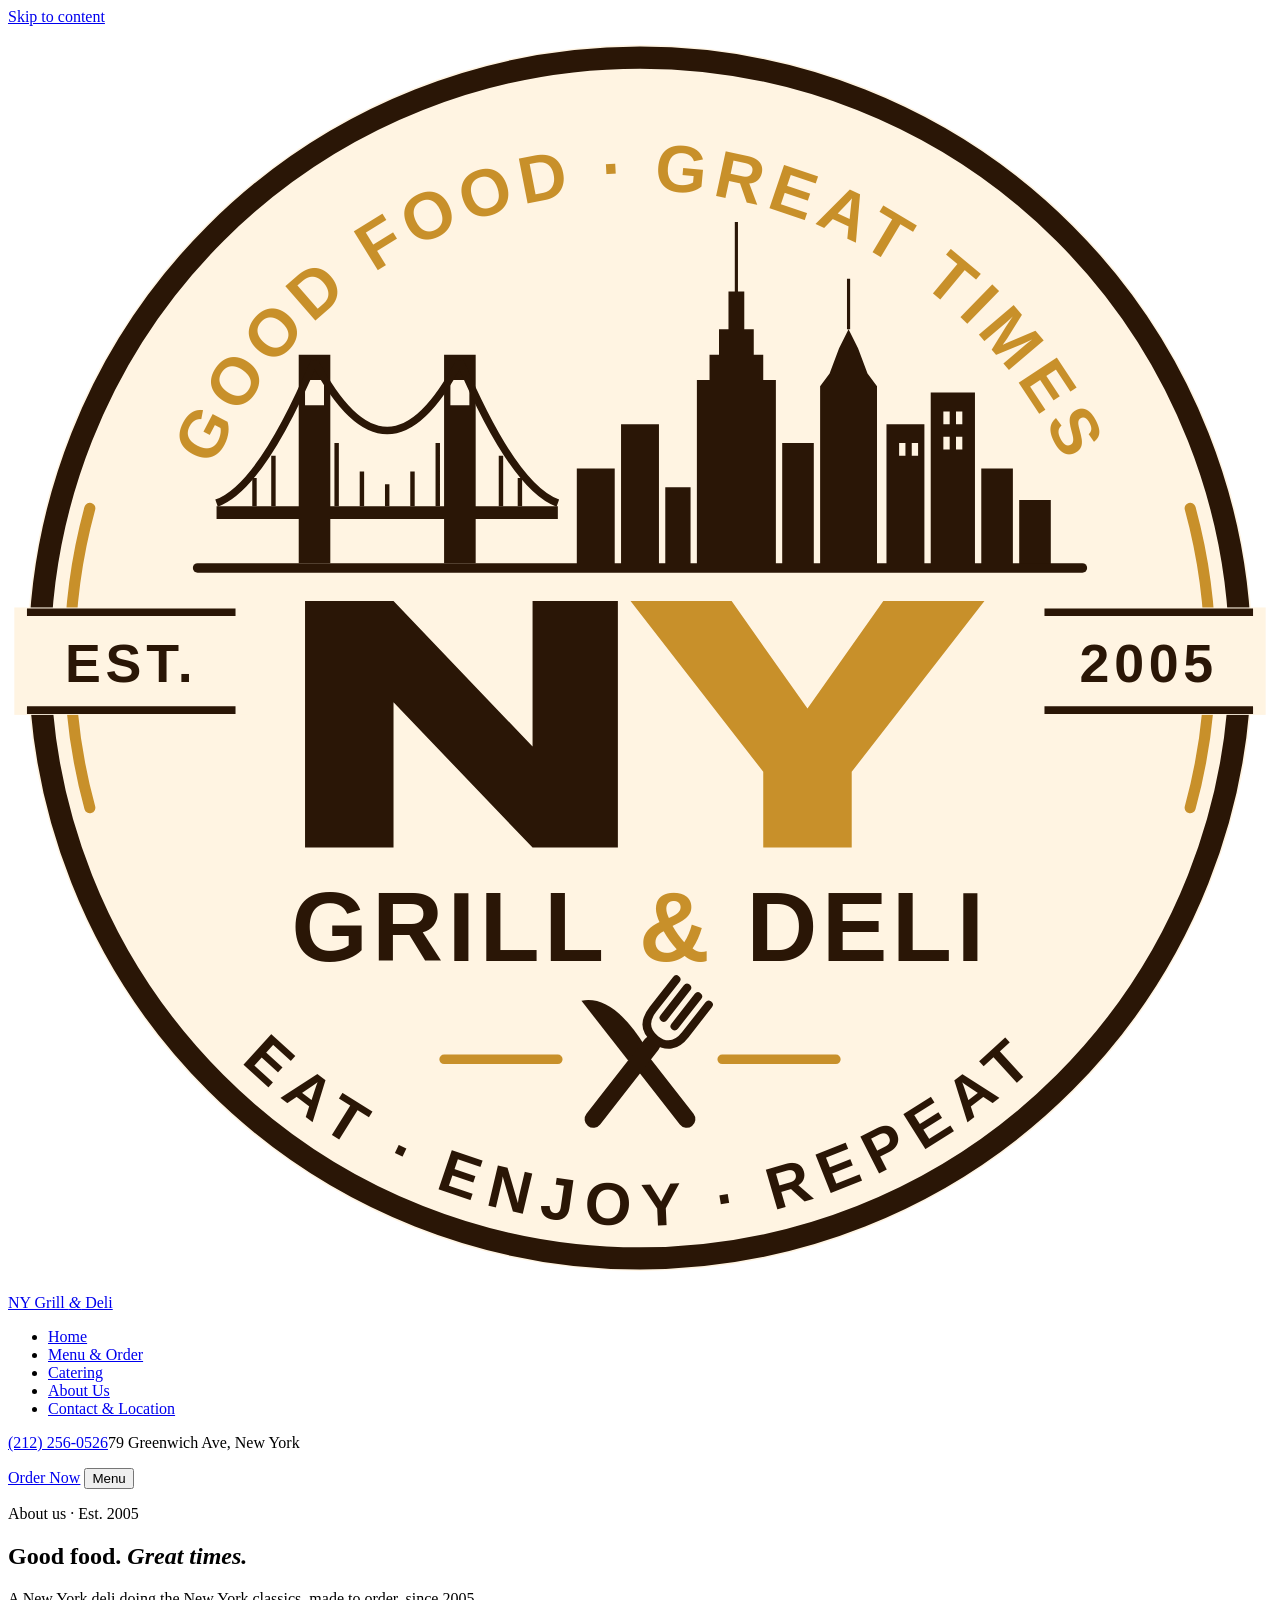
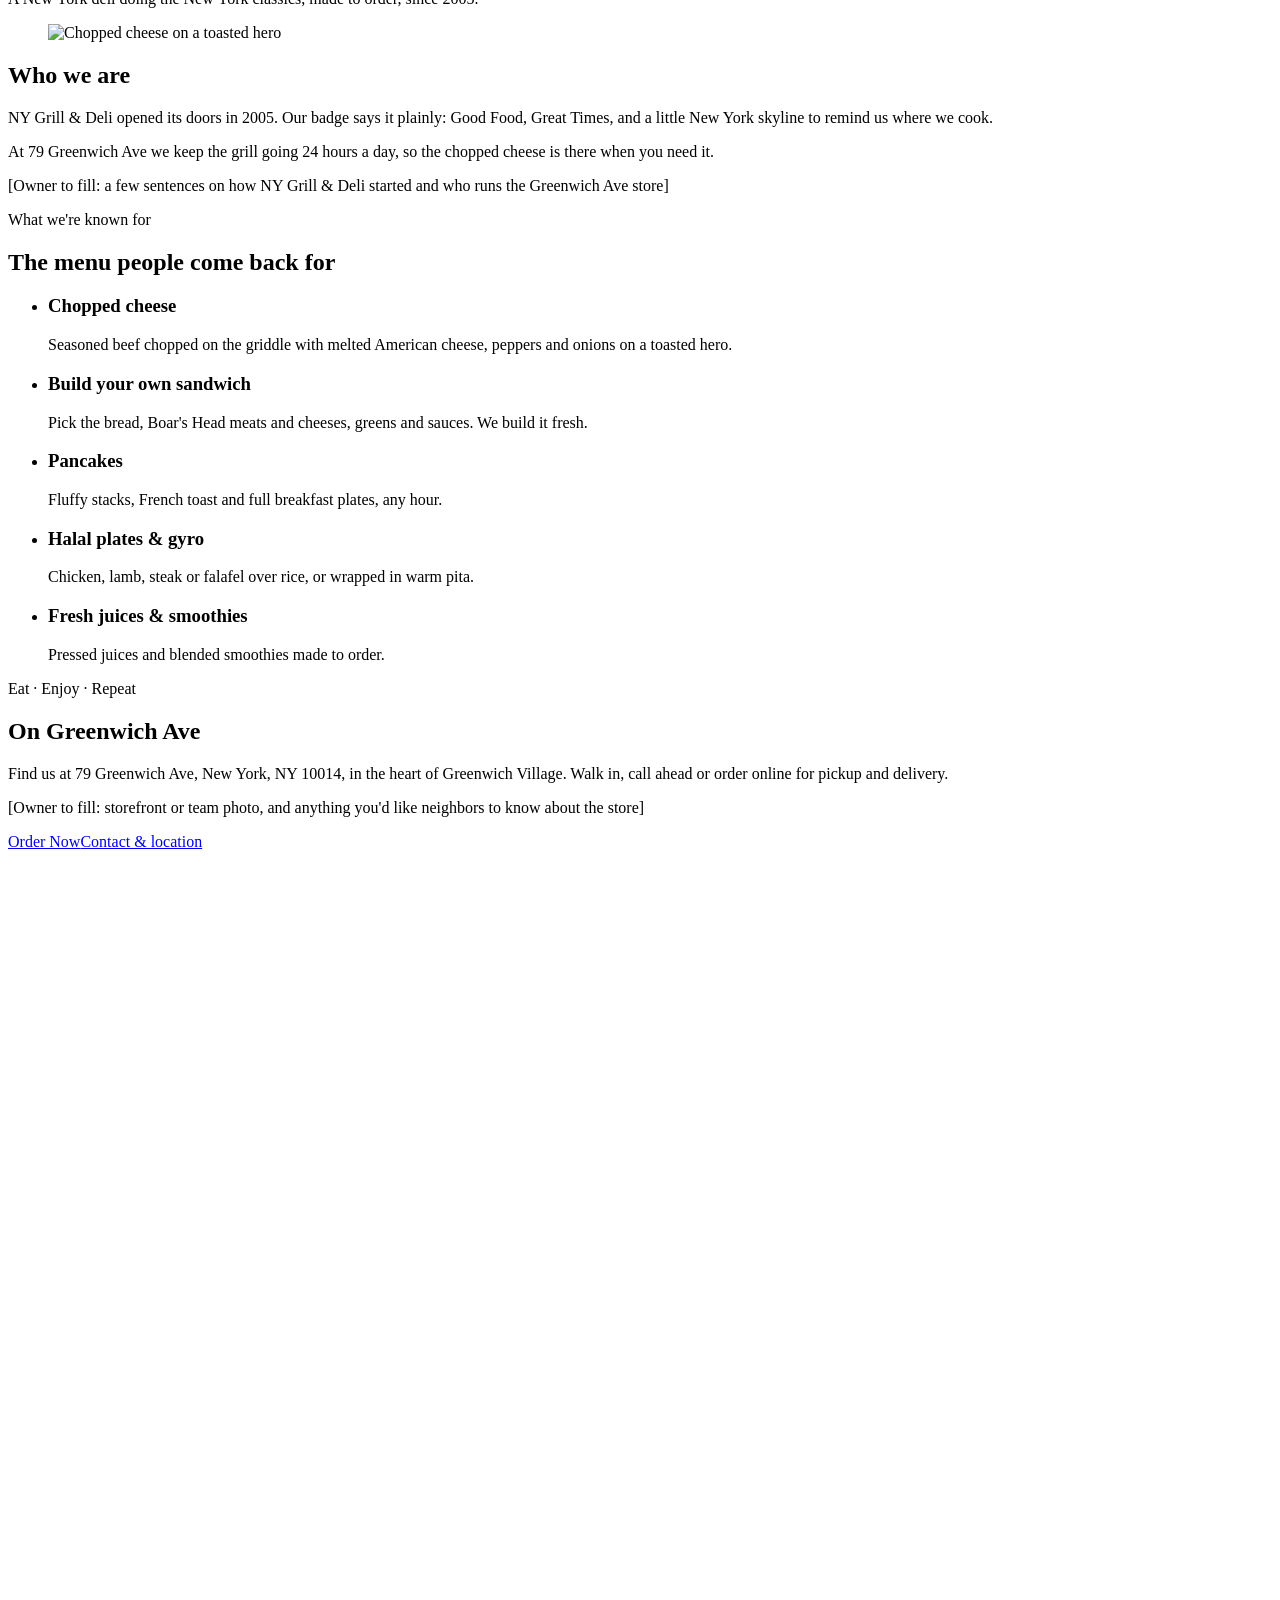
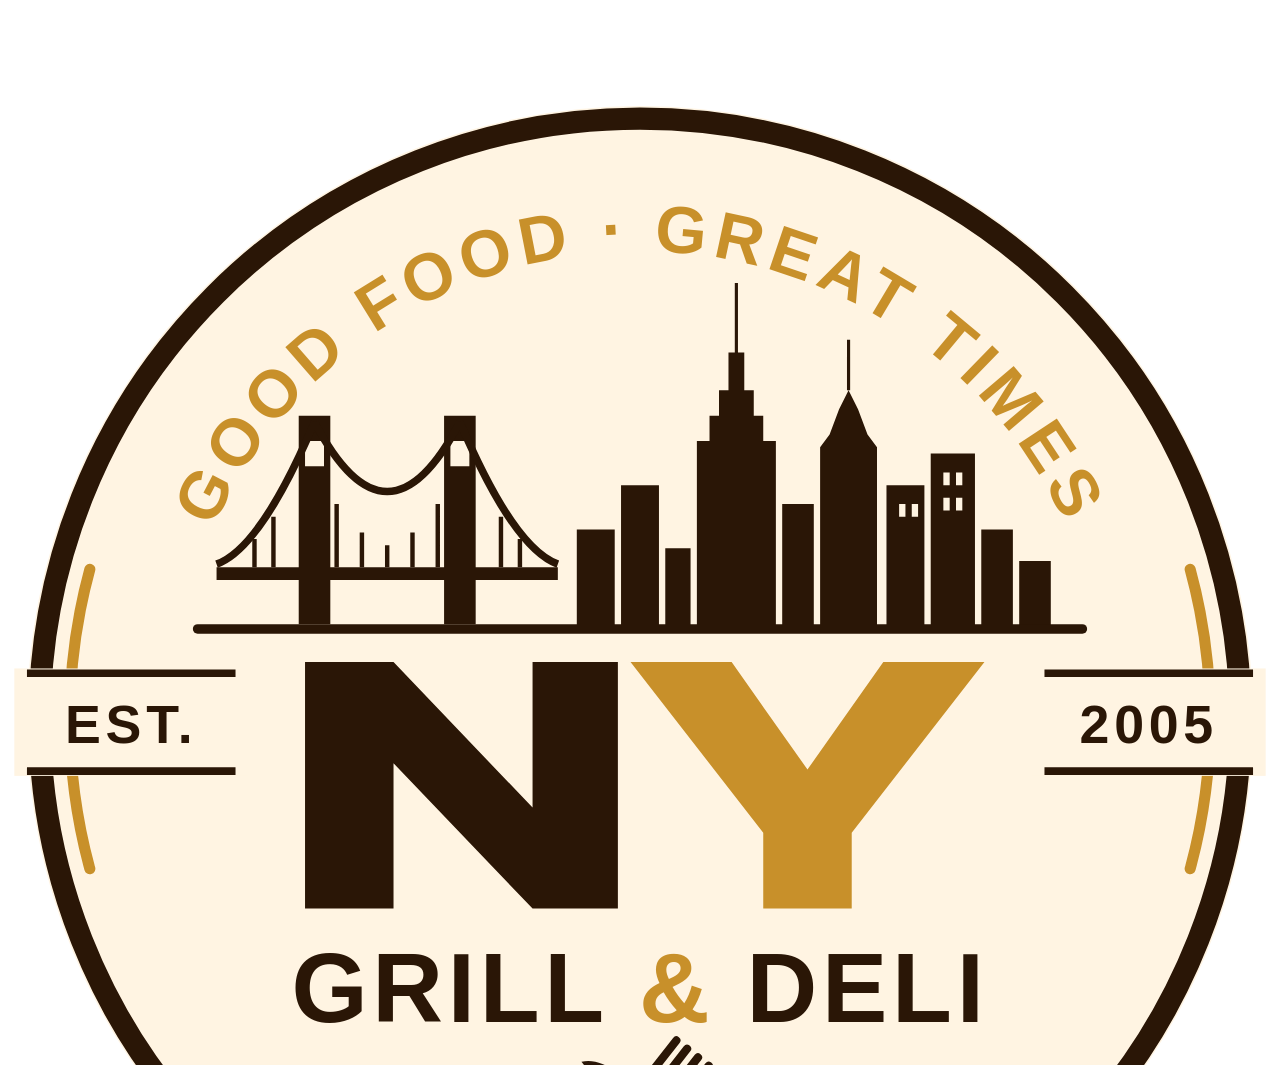
==== about.html @ 50d7a8e9 "Add site root files" ====
<!doctype html>
<html lang="en">
<head>
<meta charset="utf-8">
<meta name="viewport" content="width=device-width,initial-scale=1,viewport-fit=cover">
<title>About Us | NY Grill &amp; Deli, Greenwich Village, Est. 2005</title>
<meta name="description" content="NY Grill &amp; Deli has served New York since 2005. Chopped cheese, build-your-own sandwiches, pancakes, halal plates, gyros and fresh juices at 79 Greenwich Ave.">
<meta property="og:image" content="assets/img/site/hero-1600.webp">
<meta property="og:type" content="website"><meta property="og:site_name" content="NY Grill &amp; Deli">
<meta property="og:title" content="About Us | NY Grill &amp; Deli, Greenwich Village, Est. 2005"><meta property="og:description" content="NY Grill &amp; Deli has served New York since 2005. Chopped cheese, build-your-own sandwiches, pancakes, halal plates, gyros and fresh juices at 79 Greenwich Ave.">
<meta name="twitter:card" content="summary_large_image">
<meta name="theme-color" content="#1B120D">
<link rel="icon" href="assets/img/favicon.svg" type="image/svg+xml">
<link rel="preload" href="assets/fonts/zodiak.woff2" as="font" type="font/woff2" crossorigin>
<link rel="stylesheet" href="assets/site.css?v=1792183107">
<script type="application/ld+json">{"@context": "https://schema.org", "@type": "Restaurant", "name": "NY Grill & Deli", "foundingDate": "2005", "address": {"@type": "PostalAddress", "streetAddress": "79 Greenwich Ave", "addressLocality": "New York", "addressRegion": "NY", "postalCode": "10014", "addressCountry": "US"}, "geo": {"@type": "GeoCoordinates", "latitude": 40.7368685, "longitude": -74.0015739}, "telephone": "+12122560526", "openingHoursSpecification": [{"@type": "OpeningHoursSpecification", "dayOfWeek": ["Monday", "Tuesday", "Wednesday", "Thursday", "Friday", "Saturday", "Sunday"], "opens": "00:00", "closes": "23:59"}], "servesCuisine": ["Deli", "American", "Breakfast", "Sandwiches", "Halal"], "hasMap": "https://www.google.com/maps/search/?api=1&query=NY+Grill+%26+Deli%2C+79+Greenwich+Ave%2C+New+York%2C+NY+10014"}</script>
</head>
<body class="p-about">
<a class="skip" href="#main">Skip to content</a>
<header class="top" data-top>
  <a class="brand" href="index.html" aria-label="NY Grill and Deli, home"><svg class="logo" aria-hidden="true" xmlns="http://www.w3.org/2000/svg" viewBox="0 0 400 400">  <title>NY Grill &amp; Deli</title>
  <defs>
    <path id="lg-top" d="M 52 200 A 148 148 0 0 1 348 200"/>
    <path id="lg-bot" d="M 34 200 A 166 166 0 0 0 366 200"/>
    <clipPath id="lg-sky-clip"><rect x="40" y="40" width="320" height="131"/></clipPath>
    <clipPath id="lg-name-clip"><rect class="lg-name-wipe" x="60" y="262" width="280" height="44"/></clipPath>
  </defs>
  <circle class="lg-disc" cx="200" cy="200" r="194" fill="#FFF4E2"/>
  <g class="lg-ring"><circle cx="200" cy="200" r="190" fill="none" stroke="#2A1606" stroke-width="7" pathLength="1"/></g>
  <g class="lg-arcs" fill="none" stroke="#C8902A" stroke-width="3.5" stroke-linecap="round">
    <path class="lg-arc lg-arc--r" d="M 374.1 152.6 A 180 180 0 0 1 374.1 247.4" pathLength="1"/>
    <path class="lg-arc lg-arc--l" d="M 25.9 247.4 A 180 180 0 0 1 25.9 152.6" pathLength="1"/>
  </g>
  <g class="lg-top-text" fill="#C8902A" font-family="Bricolage Grotesque, Satoshi, Arial, sans-serif" font-weight="700" font-size="21" letter-spacing="2.2">
    <text><textPath href="#lg-top" startOffset="50%" text-anchor="middle" data-text="GOOD FOOD · GREAT TIMES">GOOD FOOD · GREAT TIMES</textPath></text>
  </g>
  <g class="lg-bottom-text" fill="#2A1606" font-family="Bricolage Grotesque, Satoshi, Arial, sans-serif" font-weight="700" font-size="19" letter-spacing="2.6">
    <text><textPath href="#lg-bot" startOffset="50%" text-anchor="middle" dominant-baseline="hanging" data-text="EAT · ENJOY · REPEAT">EAT · ENJOY · REPEAT</textPath></text>
  </g>
  <g clip-path="url(#lg-sky-clip)">
    <g class="lg-skyline" fill="#2A1606">
      <!-- Brooklyn Bridge -->
      <g class="lg-bridge">
        <path d="M92 104h10v66h-10zM138 104h10v66h-10z"/>
        <path d="M94 112h6v8h-6zM140 112h6v8h-6z" fill="#FFF4E2"/>
        <path d="M66 152h108v4H66z"/>
        <path d="M66 151 Q 80 146 97 106 M97 106 Q 120 150 143 106 M143 106 Q 160 146 174 151" fill="none" stroke="#2A1606" stroke-width="2.4"/>
        <path d="M104 132v20M112 141v11M120 145v7M128 141v11M136 132v20M84 136v16M78 143v9M156 136v16M162 143v9" stroke="#2A1606" stroke-width="1.4"/>
      </g>
      <!-- Towers -->
      <path d="M180 140h12v31h-12zM194 126h12v45h-12zM208 146h8v25h-8z"/>
      <path d="M218 171V112h4v-8h3v-8h3V84h2V62h1V84h2v12h3v8h3v8h4v59z"/>
      <path d="M245 132h10v39h-10z"/>
      <path d="M257 171V114l3-4 3-8 3-6 3 6 3 8 3 4v57zM265.5 96V80h1V96z"/>
      <path d="M278 126h12v45h-12zM292 116h14v55h-14zM308 140h10v31h-10zM320 150h10v21h-10z"/>
      <path d="M296 122h2v4h-2zM300 122h2v4h-2zM296 130h2v4h-2zM300 130h2v4h-2zM282 132h2v4h-2zM286 132h2v4h-2z" fill="#FFF4E2"/>
    </g>
  </g>
  <path class="lg-ground" d="M60 171.5H340" stroke="#2A1606" stroke-width="3" stroke-linecap="round" pathLength="1"/>
  <g class="lg-ny">
    <path class="lg-n" fill="#2A1606" d="M94 182h28l44 46v-46h27v78h-27l-44-46v46H94z"/>
    <path class="lg-y" fill="#C8902A" d="M197 182h32l24 34 24-34h32l-42 54v24h-28v-24z"/>
  </g>
  <g clip-path="url(#lg-name-clip)">
    <text class="lg-name" x="200" y="296" text-anchor="middle" fill="#2A1606" font-family="Clash Display, Satoshi, Arial, sans-serif" font-weight="600" font-size="31" letter-spacing="1.5">GRILL <tspan fill="#C8902A">&amp;</tspan> DELI</text>
  </g>
  <g class="lg-cutlery" transform="translate(200 327)">
    <path class="lg-rule" d="M138 0h36M226 0h36" transform="translate(-200 0)" stroke="#C8902A" stroke-width="3" stroke-linecap="round"/>
    <g class="lg-knife"><g transform="rotate(-38)">
      <path d="M-3.2-26c6 3 8.5 11 7 24h-7z" fill="#2A1606"/>
      <path d="M0 0v24" stroke="#2A1606" stroke-width="5.5" stroke-linecap="round"/>
    </g></g>
    <g class="lg-fork"><g transform="rotate(38)">
      <path d="M-6.5-27v12M-2.2-27v12M2.2-27v12M6.5-27v12M-6.5-15q0 7 6.5 7t6.5-7M0-8v32" fill="none" stroke="#2A1606" stroke-width="2.6" stroke-linecap="round"/>
      <path d="M0-6v30" stroke="#2A1606" stroke-width="5.5" stroke-linecap="round"/>
    </g></g>
  </g>
  <g class="lg-est" font-family="Bricolage Grotesque, Satoshi, Arial, sans-serif" font-weight="700" font-size="17" letter-spacing="1.5" fill="#2A1606">
    <g class="lg-est-l"><rect x="2" y="184" width="74" height="34" fill="#FFF4E2"/><path d="M6 185.5h66M6 216.5h66" stroke="#2A1606" stroke-width="2.4"/><text x="39" y="207.5" text-anchor="middle">EST.</text></g>
    <g class="lg-est-r"><rect x="324" y="184" width="74" height="34" fill="#FFF4E2"/><path d="M328 185.5h66M328 216.5h66" stroke="#2A1606" stroke-width="2.4"/><text x="361" y="207.5" text-anchor="middle">2005</text></g>
  </g>
</svg><span class="brand-word">NY Grill <em>&amp;</em> Deli</span></a>
  <nav class="nav" id="site-nav" aria-label="Main">
    <ul>
      <li><a href="index.html">Home</a></li>
      <li><a href="order.html">Menu &amp; Order</a></li>
      <li><a href="catering.html">Catering</a></li>
      <li><a href="about.html" aria-current="page">About Us</a></li>
      <li><a href="contact.html">Contact &amp; Location</a></li>
    </ul>
    <p class="nav-meta"><a href="tel:+12122560526">(212) 256-0526</a><span>79 Greenwich Ave, New York</span></p>
  </nav>
  <div class="top-acts">
    <a class="btn btn-brass btn-s top-cta" href="order.html">Order Now</a>
    <button class="menu-btn" type="button" aria-expanded="false" aria-controls="site-nav" data-nav-toggle><span class="sr">Menu</span><i aria-hidden="true"></i></button>
  </div>
</header>

<main id="main">

<section class="page-hero wrap" aria-labelledby="about-h">
  <p class="eyebrow">About us · Est. 2005</p>
  <h1 id="about-h">Good food. <em>Great times.</em></h1>
  <p class="lede">A New York deli doing the New York classics, made to order, since 2005.</p>
</section>

<section class="sec wrap" aria-labelledby="who-h">
  <div class="split">
    <figure class="split-media"><img src="assets/img/site/hero-1600.webp" srcset="assets/img/site/hero-800.webp 800w, assets/img/site/hero-1600.webp 1600w" sizes="(min-width:900px) 50vw, 100vw" width="1600" height="1067" alt="Chopped cheese on a toasted hero" loading="lazy"></figure>
    <div class="split-copy">
      <h2 id="who-h" class="h2">Who we are</h2>
      <p>NY Grill &amp; Deli opened its doors in 2005. Our badge says it plainly: Good Food, Great Times, and a little New York skyline to remind us where we cook.</p>
      <p>At 79 Greenwich Ave we keep the grill going 24 hours a day, so the chopped cheese is there when you need it.</p>
      <p class="owner">[Owner to fill: a few sentences on how NY Grill &amp; Deli started and who runs the Greenwich Ave store]</p>
    </div>
  </div>
</section>

<section class="sec wrap" aria-labelledby="known-h">
  <div class="sec-head"><div><p class="eyebrow">What we're known for</p><h2 id="known-h" class="h2">The menu people come back for</h2></div></div>
  <ul class="known">
    <li><h3>Chopped cheese</h3><p>Seasoned beef chopped on the griddle with melted American cheese, peppers and onions on a toasted hero.</p></li>
    <li><h3>Build your own sandwich</h3><p>Pick the bread, Boar's Head meats and cheeses, greens and sauces. We build it fresh.</p></li>
    <li><h3>Pancakes</h3><p>Fluffy stacks, French toast and full breakfast plates, any hour.</p></li>
    <li><h3>Halal plates &amp; gyro</h3><p>Chicken, lamb, steak or falafel over rice, or wrapped in warm pita.</p></li>
    <li><h3>Fresh juices &amp; smoothies</h3><p>Pressed juices and blended smoothies made to order.</p></li>
  </ul>
</section>

<div class="band" aria-hidden="true"><p>Eat <span>·</span> Enjoy <span>·</span> Repeat</p></div>

<section class="sec wrap" aria-labelledby="team-h">
  <div class="split split-rev">
    <div class="split-copy">
      <h2 id="team-h" class="h2">On Greenwich Ave</h2>
      <p>Find us at 79 Greenwich Ave, New York, NY 10014, in the heart of Greenwich Village. Walk in, call ahead or order online for pickup and delivery.</p>
      <p class="owner">[Owner to fill: storefront or team photo, and anything you'd like neighbors to know about the store]</p>
      <div class="cta-row"><a class="btn btn-brass" href="order.html">Order Now</a><a class="btn btn-ghost" href="contact.html">Contact &amp; location</a></div>
    </div>
    <figure class="split-media"><img src="assets/img/site/pancakes-1000.webp" srcset="assets/img/site/pancakes-500.webp 500w, assets/img/site/pancakes-1000.webp 1000w" sizes="(min-width:900px) 50vw, 100vw" width="1000" height="800" loading="lazy" alt="Stack of pancakes with fresh berries"></figure>
  </div>
</section>

</main>
<footer class="foot">
  <div class="foot-in">
    <div class="foot-brand"><svg class="logo" aria-hidden="true" xmlns="http://www.w3.org/2000/svg" viewBox="0 0 400 400">  <title>NY Grill &amp; Deli</title>
  <defs>
    <path id="lf-top" d="M 52 200 A 148 148 0 0 1 348 200"/>
    <path id="lf-bot" d="M 34 200 A 166 166 0 0 0 366 200"/>
    <clipPath id="lf-sky-clip"><rect x="40" y="40" width="320" height="131"/></clipPath>
    <clipPath id="lf-name-clip"><rect class="lf-name-wipe" x="60" y="262" width="280" height="44"/></clipPath>
  </defs>
  <circle class="lf-disc" cx="200" cy="200" r="194" fill="#FFF4E2"/>
  <g class="lf-ring"><circle cx="200" cy="200" r="190" fill="none" stroke="#2A1606" stroke-width="7" pathLength="1"/></g>
  <g class="lf-arcs" fill="none" stroke="#C8902A" stroke-width="3.5" stroke-linecap="round">
    <path class="lf-arc lf-arc--r" d="M 374.1 152.6 A 180 180 0 0 1 374.1 247.4" pathLength="1"/>
    <path class="lf-arc lf-arc--l" d="M 25.9 247.4 A 180 180 0 0 1 25.9 152.6" pathLength="1"/>
  </g>
  <g class="lf-top-text" fill="#C8902A" font-family="Bricolage Grotesque, Satoshi, Arial, sans-serif" font-weight="700" font-size="21" letter-spacing="2.2">
    <text><textPath href="#lf-top" startOffset="50%" text-anchor="middle" data-text="GOOD FOOD · GREAT TIMES">GOOD FOOD · GREAT TIMES</textPath></text>
  </g>
  <g class="lf-bottom-text" fill="#2A1606" font-family="Bricolage Grotesque, Satoshi, Arial, sans-serif" font-weight="700" font-size="19" letter-spacing="2.6">
    <text><textPath href="#lf-bot" startOffset="50%" text-anchor="middle" dominant-baseline="hanging" data-text="EAT · ENJOY · REPEAT">EAT · ENJOY · REPEAT</textPath></text>
  </g>
  <g clip-path="url(#lf-sky-clip)">
    <g class="lf-skyline" fill="#2A1606">
      <!-- Brooklyn Bridge -->
      <g class="lf-bridge">
        <path d="M92 104h10v66h-10zM138 104h10v66h-10z"/>
        <path d="M94 112h6v8h-6zM140 112h6v8h-6z" fill="#FFF4E2"/>
        <path d="M66 152h108v4H66z"/>
        <path d="M66 151 Q 80 146 97 106 M97 106 Q 120 150 143 106 M143 106 Q 160 146 174 151" fill="none" stroke="#2A1606" stroke-width="2.4"/>
        <path d="M104 132v20M112 141v11M120 145v7M128 141v11M136 132v20M84 136v16M78 143v9M156 136v16M162 143v9" stroke="#2A1606" stroke-width="1.4"/>
      </g>
      <!-- Towers -->
      <path d="M180 140h12v31h-12zM194 126h12v45h-12zM208 146h8v25h-8z"/>
      <path d="M218 171V112h4v-8h3v-8h3V84h2V62h1V84h2v12h3v8h3v8h4v59z"/>
      <path d="M245 132h10v39h-10z"/>
      <path d="M257 171V114l3-4 3-8 3-6 3 6 3 8 3 4v57zM265.5 96V80h1V96z"/>
      <path d="M278 126h12v45h-12zM292 116h14v55h-14zM308 140h10v31h-10zM320 150h10v21h-10z"/>
      <path d="M296 122h2v4h-2zM300 122h2v4h-2zM296 130h2v4h-2zM300 130h2v4h-2zM282 132h2v4h-2zM286 132h2v4h-2z" fill="#FFF4E2"/>
    </g>
  </g>
  <path class="lf-ground" d="M60 171.5H340" stroke="#2A1606" stroke-width="3" stroke-linecap="round" pathLength="1"/>
  <g class="lf-ny">
    <path class="lf-n" fill="#2A1606" d="M94 182h28l44 46v-46h27v78h-27l-44-46v46H94z"/>
    <path class="lf-y" fill="#C8902A" d="M197 182h32l24 34 24-34h32l-42 54v24h-28v-24z"/>
  </g>
  <g clip-path="url(#lf-name-clip)">
    <text class="lf-name" x="200" y="296" text-anchor="middle" fill="#2A1606" font-family="Clash Display, Satoshi, Arial, sans-serif" font-weight="600" font-size="31" letter-spacing="1.5">GRILL <tspan fill="#C8902A">&amp;</tspan> DELI</text>
  </g>
  <g class="lf-cutlery" transform="translate(200 327)">
    <path class="lf-rule" d="M138 0h36M226 0h36" transform="translate(-200 0)" stroke="#C8902A" stroke-width="3" stroke-linecap="round"/>
    <g class="lf-knife"><g transform="rotate(-38)">
      <path d="M-3.2-26c6 3 8.5 11 7 24h-7z" fill="#2A1606"/>
      <path d="M0 0v24" stroke="#2A1606" stroke-width="5.5" stroke-linecap="round"/>
    </g></g>
    <g class="lf-fork"><g transform="rotate(38)">
      <path d="M-6.5-27v12M-2.2-27v12M2.2-27v12M6.5-27v12M-6.5-15q0 7 6.5 7t6.5-7M0-8v32" fill="none" stroke="#2A1606" stroke-width="2.6" stroke-linecap="round"/>
      <path d="M0-6v30" stroke="#2A1606" stroke-width="5.5" stroke-linecap="round"/>
    </g></g>
  </g>
  <g class="lf-est" font-family="Bricolage Grotesque, Satoshi, Arial, sans-serif" font-weight="700" font-size="17" letter-spacing="1.5" fill="#2A1606">
    <g class="lf-est-l"><rect x="2" y="184" width="74" height="34" fill="#FFF4E2"/><path d="M6 185.5h66M6 216.5h66" stroke="#2A1606" stroke-width="2.4"/><text x="39" y="207.5" text-anchor="middle">EST.</text></g>
    <g class="lf-est-r"><rect x="324" y="184" width="74" height="34" fill="#FFF4E2"/><path d="M328 185.5h66M328 216.5h66" stroke="#2A1606" stroke-width="2.4"/><text x="361" y="207.5" text-anchor="middle">2005</text></g>
  </g>
</svg><p class="foot-tag">Good Food · Great Times<br><span>Eat · Enjoy · Repeat</span></p></div>
    <div><h2 class="foot-h">Visit</h2><address><a href="https://www.google.com/maps/search/?api=1&query=NY+Grill+%26+Deli%2C+79+Greenwich+Ave%2C+New+York%2C+NY+10014" rel="noopener" target="_blank">79 Greenwich Ave<br>New York, NY 10014</a></address><p><a href="tel:+12122560526">(212) 256-0526</a></p><p class="foot-hours">Open 24 hours, 7 days a week</p></div>
    <div><h2 class="foot-h">Explore</h2><ul><li><a href="order.html">Menu &amp; Order</a></li><li><a href="catering.html">Catering</a></li><li><a href="about.html">About Us</a></li><li><a href="contact.html">Contact &amp; Location</a></li></ul></div>
    <div class="foot-cta"><h2 class="foot-h">Hungry?</h2><a class="btn btn-brass" href="order.html">Order Now</a></div>
  </div>
  <p class="foot-legal">© <span data-year>2026</span> NY Grill &amp; Deli · Est. 2005 · 79 Greenwich Ave, New York, NY 10014</p>
</footer>

<script src="assets/site.js?v=1792183107" defer></script>
</body>
</html>
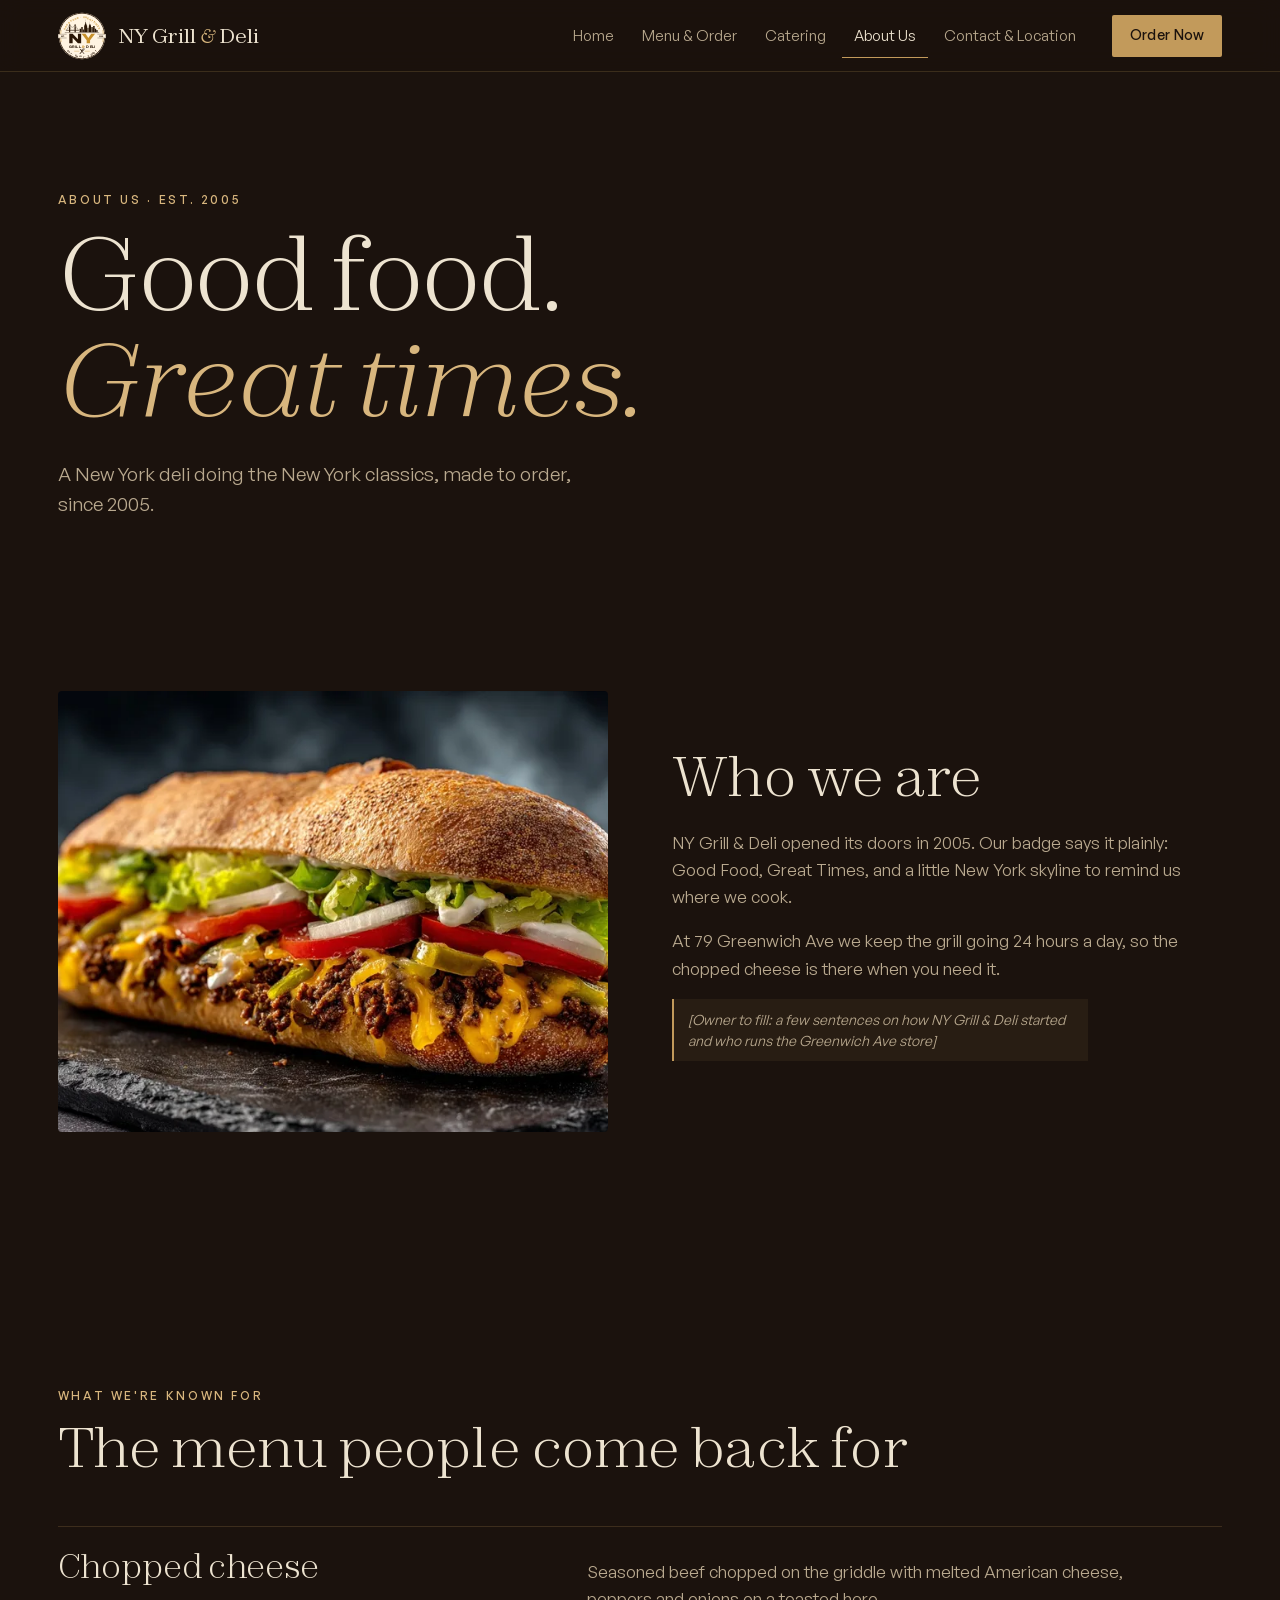
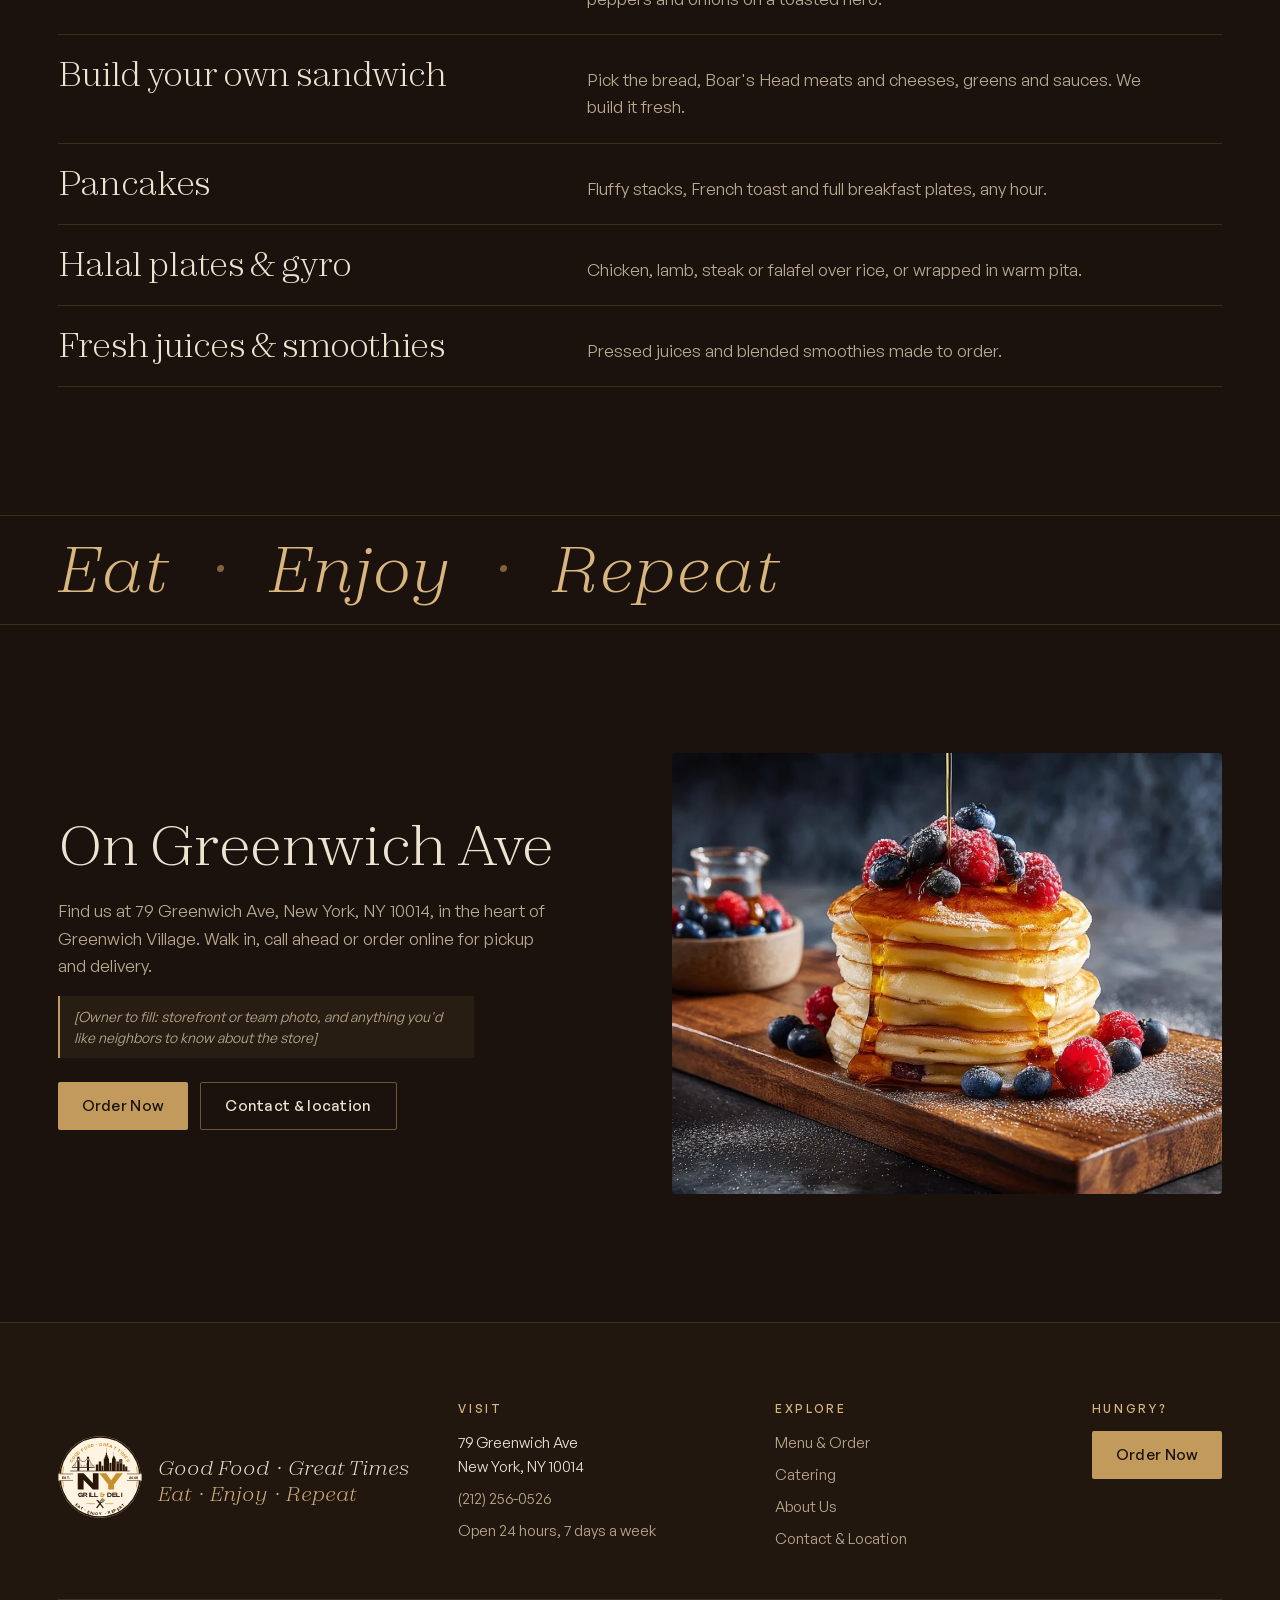
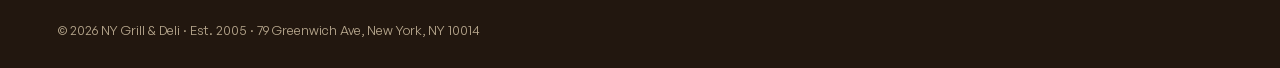
==== commit f9e1a260: "Item customization" ====
--- a/about.html
+++ b/about.html
@@ -12,7 +12,7 @@
 <meta name="theme-color" content="#1B120D">
 <link rel="icon" href="assets/img/favicon.svg" type="image/svg+xml">
 <link rel="preload" href="assets/fonts/zodiak.woff2" as="font" type="font/woff2" crossorigin>
-<link rel="stylesheet" href="assets/site.css?v=1792183107">
+<link rel="stylesheet" href="assets/site.css?v=1792184299">
 <script type="application/ld+json">{"@context": "https://schema.org", "@type": "Restaurant", "name": "NY Grill & Deli", "foundingDate": "2005", "address": {"@type": "PostalAddress", "streetAddress": "79 Greenwich Ave", "addressLocality": "New York", "addressRegion": "NY", "postalCode": "10014", "addressCountry": "US"}, "geo": {"@type": "GeoCoordinates", "latitude": 40.7368685, "longitude": -74.0015739}, "telephone": "+12122560526", "openingHoursSpecification": [{"@type": "OpeningHoursSpecification", "dayOfWeek": ["Monday", "Tuesday", "Wednesday", "Thursday", "Friday", "Saturday", "Sunday"], "opens": "00:00", "closes": "23:59"}], "servesCuisine": ["Deli", "American", "Breakfast", "Sandwiches", "Halal"], "hasMap": "https://www.google.com/maps/search/?api=1&query=NY+Grill+%26+Deli%2C+79+Greenwich+Ave%2C+New+York%2C+NY+10014"}</script>
 </head>
 <body class="p-about">
@@ -213,6 +213,6 @@
   <p class="foot-legal">© <span data-year>2026</span> NY Grill &amp; Deli · Est. 2005 · 79 Greenwich Ave, New York, NY 10014</p>
 </footer>
 
-<script src="assets/site.js?v=1792183107" defer></script>
+<script src="assets/site.js?v=1792184299" defer></script>
 </body>
 </html>
--- a/assets/site.css
+++ b/assets/site.css
@@ -0,0 +1,176 @@
+/* NY Grill & Deli site styles. Brand tokens from the After Hours build (night / brass / bone, Zodiak + General Sans). */
+@font-face{font-family:"Zodiak";src:url(fonts/zodiak.woff2) format("woff2");font-weight:100 900;font-display:swap}
+@font-face{font-family:"Zodiak";src:url(fonts/zodiak-italic.woff2) format("woff2");font-weight:100 900;font-style:italic;font-display:swap}
+@font-face{font-family:"General Sans";src:url(fonts/general-sans.woff2) format("woff2");font-weight:200 700;font-display:swap}
+@font-face{font-family:"Bricolage Grotesque";src:url(fonts/logo-bricolage.woff2) format("woff2");font-weight:200 800;font-display:block}
+@font-face{font-family:"Clash Display";src:url(fonts/logo-clash.woff2) format("woff2");font-weight:600;font-display:block}
+:root{--night:#1B120D;--night-2:#22170F;--panel:#2A1D14;--bone:#EDE3D0;--mute:#B9A98F;--brass:#C29A5B;--brass-2:#D8B67E;--line:rgba(194,154,91,.5);--faint:rgba(194,154,91,.2);--ox:#5E1F1C;--cream:#F1E4CC;
+--serif:"Zodiak",Georgia,serif;--sans:"General Sans",system-ui,-apple-system,"Segoe UI",sans-serif;--g:clamp(18px,4.5vw,64px);--topH:72px;--navH:52px;--max:1280px;--ease:cubic-bezier(.2,.7,.2,1)}
+*,*::before,*::after{box-sizing:border-box}
+html{background:var(--night);color-scheme:dark;-webkit-text-size-adjust:100%;scroll-padding-top:calc(var(--topH) + 16px)}
+.p-order{scroll-padding-top:calc(var(--topH) + var(--navH) + 12px)}
+body{margin:0;background:var(--night);color:var(--bone);font:400 17px/1.6 var(--sans);-webkit-font-smoothing:antialiased;overflow-x:clip}
+img{display:block;max-width:100%;height:auto}
+a{color:inherit}
+button,input,select,textarea{font:inherit;color:inherit}
+button{background:none;border:0;cursor:pointer;touch-action:manipulation}
+h1,h2,h3{margin:0;font-family:var(--serif);font-weight:300;line-height:1.05;text-wrap:balance;letter-spacing:-.01em}
+h1 em,h2 em{font-style:italic;color:var(--brass-2)}
+p{margin:0 0 1em;text-wrap:pretty}
+address{font-style:normal}
+:focus-visible{outline:2px solid var(--brass-2);outline-offset:3px;border-radius:2px}
+.sr{position:absolute;width:1px;height:1px;overflow:hidden;clip:rect(0 0 0 0);white-space:nowrap}
+.skip{position:absolute;left:12px;top:-60px;z-index:80;background:var(--brass);color:var(--night);padding:10px 16px}.skip:focus{top:12px}
+.wrap{max-width:var(--max);margin:0 auto;padding:0 var(--g)}
+.eyebrow{font:500 12px/1.3 var(--sans);letter-spacing:.22em;text-transform:uppercase;color:var(--brass-2);margin:0 0 16px}
+.h2{font-size:clamp(32px,4.4vw,56px)}
+.lede{font-size:clamp(17px,1.5vw,20px);color:var(--mute);max-width:52ch}
+.owner{display:block;margin-top:14px;padding:10px 14px;border-left:2px solid var(--brass);background:rgba(194,154,91,.08);color:var(--brass-2);font-size:14px;font-style:italic;line-height:1.5}
+.btn{display:inline-flex;align-items:center;justify-content:center;gap:10px;min-height:48px;padding:0 24px;border-radius:2px;font-weight:500;font-size:15px;letter-spacing:.02em;text-decoration:none;white-space:nowrap;transition:background-color .25s,color .25s,border-color .25s,transform .2s var(--ease);touch-action:manipulation}
+.btn:active{transform:translateY(1px)}
+.btn-l{min-height:54px;padding:0 30px;font-size:16px}.btn-s{min-height:42px;padding:0 18px;font-size:14px}.btn-w{width:100%}
+.btn-brass{background:var(--brass);color:var(--night)}.btn-brass:hover{background:var(--brass-2)}
+.btn-ghost{border:1px solid var(--line);color:var(--bone)}.btn-ghost:hover{border-color:var(--bone);background:rgba(237,227,208,.05)}
+.tlink{color:var(--brass-2);text-decoration:none;border-bottom:1px solid var(--line);padding:2px 0;font-weight:500;font-size:15px;transition:color .2s,border-color .2s}
+.tlink:hover{color:var(--bone);border-color:var(--bone)}
+.cta-row{display:flex;flex-wrap:wrap;gap:12px}
+/* header */
+.top{position:sticky;top:0;z-index:40;height:var(--topH);display:flex;align-items:center;gap:24px;padding:0 var(--g);background:rgba(27,18,13,.92);backdrop-filter:blur(12px);-webkit-backdrop-filter:blur(12px);border-bottom:1px solid var(--faint)}
+.brand{display:flex;align-items:center;gap:12px;text-decoration:none;min-width:0;flex:none}
+.logo{width:48px;height:48px;flex:none}
+.brand-word{font:400 20px/1 var(--serif);white-space:nowrap}.brand-word em{color:var(--brass-2)}
+.nav{margin-left:auto}
+.nav ul{list-style:none;margin:0;padding:0;display:flex;gap:4px}
+.nav a{display:block;padding:10px 12px;font-size:15px;color:var(--mute);text-decoration:none;transition:color .2s}
+.nav a:hover{color:var(--bone)}
+.nav a[aria-current=page]{color:var(--bone);box-shadow:inset 0 -1px 0 var(--brass)}
+.nav-meta{display:none}
+.top-acts{display:flex;align-items:center;gap:10px;flex:none}
+.menu-btn{display:none;width:44px;height:44px;position:relative;border:1px solid var(--line);border-radius:2px}
+.menu-btn i,.menu-btn i::before,.menu-btn i::after{position:absolute;left:12px;width:18px;height:1.5px;background:var(--bone);transition:transform .3s var(--ease),opacity .2s}
+.menu-btn i{top:21px}.menu-btn i::before,.menu-btn i::after{content:"";left:0}.menu-btn i::before{top:-6px}.menu-btn i::after{top:6px}
+.menu-btn[aria-expanded=true] i{background:transparent}.menu-btn[aria-expanded=true] i::before{transform:translateY(6px) rotate(45deg)}.menu-btn[aria-expanded=true] i::after{transform:translateY(-6px) rotate(-45deg)}
+@media (max-width:1079px){
+ .menu-btn{display:block}.top-acts{margin-left:auto}
+ .nav{position:absolute;top:100%;left:0;right:0;height:calc(100dvh - var(--topH));margin:0;background:var(--night);padding:24px var(--g) 40px;display:flex;flex-direction:column;justify-content:space-between;visibility:hidden;opacity:0;transform:translateY(-8px);transition:opacity .25s,transform .3s var(--ease),visibility 0s .3s;overflow-y:auto;overscroll-behavior:contain}
+ .nav-open .nav{visibility:visible;opacity:1;transform:none;transition:opacity .25s,transform .3s var(--ease)}
+ .nav ul{flex-direction:column;gap:0}
+ .nav a{font:300 clamp(30px,8vw,44px)/1.1 var(--serif);color:var(--bone);padding:14px 0;border-bottom:1px solid var(--faint)}
+ .nav a[aria-current=page]{box-shadow:none;color:var(--brass-2)}
+ .nav-meta{display:flex;flex-direction:column;gap:6px;margin:32px 0 0;color:var(--mute);font-size:15px}.nav-meta a{font:500 18px/1.3 var(--sans);border:0;padding:0;color:var(--brass-2)}
+ .nav-open{overflow:hidden}
+}
+@media (max-width:520px){.brand-word{font-size:17px}.logo{width:42px;height:42px}.top-cta{padding:0 14px}}
+@media (max-width:380px){.brand-word{display:none}}
+/* home hero */
+.hero{position:relative;display:grid;min-height:calc(100dvh - var(--topH));align-items:end;isolation:isolate}
+.hero-media{position:absolute;inset:0;z-index:-1}
+.hero-media img{width:100%;height:100%;object-fit:cover;object-position:50% 55%}
+.hero-media::after{content:"";position:absolute;inset:0;background:linear-gradient(180deg,rgba(27,18,13,.1) 0%,rgba(27,18,13,.35) 40%,rgba(27,18,13,.94) 82%,var(--night) 100%)}
+.hero-copy{padding:40vh var(--g) clamp(32px,6vw,56px);max-width:var(--max);width:100%;margin:0 auto}
+.hero h1{font-size:clamp(46px,12vw,124px);line-height:.95;letter-spacing:-.03em;max-width:12ch;margin-bottom:22px}
+.hero h1 em{display:block;line-height:1.1}
+.hero .lede{color:var(--bone);opacity:.86;margin-bottom:28px}
+.hero-meta{list-style:none;margin:28px 0 0;padding:20px 0 0;border-top:1px solid var(--faint);display:flex;flex-wrap:wrap;gap:10px 28px;font-size:14px;color:var(--mute)}
+.hero-meta a{text-decoration:none;font-variant-numeric:tabular-nums}.hero-meta a:hover{color:var(--bone)}
+.dot{display:inline-block;width:8px;height:8px;border-radius:50%;background:#7FBF7A;margin-right:10px;box-shadow:0 0 0 4px rgba(127,191,122,.18)}
+@media (min-width:1024px){
+ .hero{grid-template-columns:minmax(0,1fr) minmax(0,1.15fr);align-items:center;min-height:min(calc(100dvh - var(--topH)),860px)}
+ .hero-media{position:relative;grid-column:2;grid-row:1;inset:auto;height:100%;z-index:0}
+ .hero-media::after{background:linear-gradient(90deg,var(--night) 0%,rgba(27,18,13,0) 30%)}
+ .hero-copy{grid-column:1;grid-row:1;padding:64px 0 64px var(--g);margin:0;max-width:none;position:relative;z-index:1}
+ .hero h1{margin-right:-30%;font-size:clamp(64px,7.4vw,124px)}
+}
+/* sections */
+.sec{padding-block:clamp(64px,10vw,128px)}
+.sec-head{display:grid;gap:16px 48px;margin-bottom:clamp(28px,4vw,48px);align-items:end}
+.sec-head>p{color:var(--mute);max-width:46ch;margin:0}
+@media (min-width:900px){.sec-head{grid-template-columns:1fr auto}}
+.picks{display:grid;gap:14px;grid-template-columns:repeat(2,minmax(0,1fr))}
+.pick{position:relative;display:block;text-decoration:none;border-radius:4px;overflow:hidden;background:var(--panel)}
+.pick figure{margin:0;aspect-ratio:4/5;overflow:hidden}
+.pick img{width:100%;height:100%;object-fit:cover;transition:transform .8s var(--ease)}
+.pick:hover img{transform:scale(1.04)}
+.pick::after{content:"";position:absolute;inset:0;background:linear-gradient(180deg,transparent 45%,rgba(20,13,9,.92))}
+.pick-cap{position:absolute;left:0;right:0;bottom:0;z-index:1;padding:16px}
+.pick h3{font-size:clamp(20px,2.2vw,28px);margin-bottom:4px}
+.pick p{margin:0;font-size:13.5px;color:var(--mute);line-height:1.4}
+.pick-xl{grid-column:1/-1}.pick-xl figure{aspect-ratio:3/2}
+@media (min-width:900px){.picks{grid-template-columns:2fr 1fr 1fr;grid-template-rows:auto auto}.pick-xl{grid-column:1;grid-row:1/3}.pick-xl figure{aspect-ratio:auto;height:100%}.pick figure{aspect-ratio:1}.pick-cap{padding:22px}}
+.byo{background:radial-gradient(120% 160% at 100% 0%,rgba(94,31,28,.55),transparent 60%),var(--night-2);border-block:1px solid var(--faint);padding-block:clamp(56px,8vw,96px)}
+.byo-in{display:grid;gap:32px;align-items:center}
+.steps{list-style:none;margin:0;padding:0;display:grid;gap:0}
+.steps li{display:grid;grid-template-columns:44px 1fr;column-gap:16px;padding:18px 0;border-top:1px solid var(--faint)}
+.steps b{grid-row:1/3;font:400 15px/1.6 var(--sans);color:var(--brass);font-variant-numeric:tabular-nums}
+.steps span{font:400 22px/1.3 var(--serif)}.steps small{color:var(--mute);font-size:14px}
+@media (min-width:1024px){.byo-in{grid-template-columns:1.1fr 1fr auto;gap:56px}}
+.split{display:grid;gap:clamp(28px,5vw,72px);align-items:center}
+.split-media{margin:0;border-radius:4px;overflow:hidden;aspect-ratio:5/4}.split-media img{width:100%;height:100%;object-fit:cover}
+.split-copy p{color:var(--mute);max-width:52ch}.split-copy .h2{margin-bottom:22px}.split-copy .cta-row{margin-top:24px}
+@media (min-width:900px){.split{grid-template-columns:1fr 1fr}.split-rev .split-media{order:2}.split-form{grid-template-columns:.8fr 1.2fr;align-items:start}}
+.band{overflow:hidden;border-block:1px solid var(--faint);padding:22px 0;white-space:nowrap}
+.band p{margin:0;display:inline-block;text-wrap:nowrap;white-space:nowrap;font:italic 300 clamp(30px,5vw,64px)/1 var(--serif);color:var(--brass-2);padding-left:var(--g)}
+.band span{color:var(--brass);opacity:.6;margin:0 .35em}
+.visit{display:grid;gap:24px;padding-block:clamp(56px,8vw,96px);border-top:1px solid var(--faint)}
+.visit-sub{color:var(--mute);margin:12px 0 0}
+@media (min-width:900px){.visit{grid-template-columns:1fr auto;align-items:end}}
+/* inner pages */
+.page-hero{padding-block:clamp(56px,10vw,120px) clamp(8px,2vw,24px)}
+.page-hero h1{font-size:clamp(44px,8vw,104px);line-height:.98;letter-spacing:-.03em;margin-bottom:22px;max-width:14ch}
+.page-hero h1 em{display:inline-block;line-height:1.1}
+.page-hero .cta-row{margin-top:28px}
+.known{list-style:none;margin:0;padding:0;display:grid;gap:0;border-top:1px solid var(--faint)}
+.known li{display:grid;gap:6px 40px;padding:22px 0;border-bottom:1px solid var(--faint)}
+.known h3{font-size:clamp(24px,2.6vw,34px)}.known p{margin:0;color:var(--mute);max-width:56ch}
+@media (min-width:900px){.known li{grid-template-columns:1fr 1.3fr;align-items:baseline}}
+.cgroups{display:grid;gap:40px}
+@media (min-width:900px){.cgroups{grid-template-columns:1fr 1fr;gap:64px}}
+.cgroup h3{font-size:28px;margin:0 0 8px;padding-bottom:12px;border-bottom:1px solid var(--line)}
+.cgroup h3:not(:first-child){margin-top:40px}
+.clist{list-style:none;margin:0;padding:0}
+.clist li{display:grid;grid-template-columns:1fr auto;gap:4px 16px;padding:16px 0;border-bottom:1px solid var(--faint)}
+.clist b{font-weight:500}.clist span{font-size:13px;color:var(--brass-2);white-space:nowrap}.clist p{grid-column:1/-1;margin:0;color:var(--mute);font-size:15px}
+.form{display:grid;gap:16px;padding:clamp(20px,3vw,32px);background:var(--panel);border:1px solid var(--faint);border-radius:4px}
+.field{display:grid;gap:6px}.field-2{display:grid;gap:16px}
+@media (min-width:560px){.field-2{grid-template-columns:1fr 1fr}}
+.field label{font-size:14px;font-weight:500}
+.field input,.field textarea{width:100%;min-height:48px;padding:12px 14px;background:var(--night);border:1px solid rgba(194,154,91,.32);border-radius:2px;font-size:16px;transition:border-color .2s}
+.field input:focus-visible,.field textarea:focus-visible{outline:none;border-color:var(--brass-2);box-shadow:0 0 0 3px rgba(216,182,126,.25)}
+.field [aria-invalid=true]{border-color:#E08A7A}
+.field ::placeholder{color:rgba(185,169,143,.6)}
+.form-note{margin:0;font-size:13.5px;color:var(--mute)}
+.contact{display:grid;gap:32px}
+@media (min-width:900px){.contact{grid-template-columns:1fr 1fr;gap:64px;align-items:start}}
+.facts{margin:0;display:grid}
+.facts>div{display:grid;gap:6px;padding:20px 0;border-top:1px solid var(--faint)}
+@media (min-width:560px){.facts>div{grid-template-columns:120px 1fr}}
+.facts dt{font:500 12px/1.8 var(--sans);letter-spacing:.2em;text-transform:uppercase;color:var(--brass-2)}
+.facts dd{margin:0;font-size:18px}.facts dd small{display:block;color:var(--mute);font-size:14px}
+.facts address{margin-bottom:10px}.facts .big{font:300 30px/1.1 var(--serif);text-decoration:none;font-variant-numeric:tabular-nums}
+.facts dd.owner{margin:0;font-size:14px}
+.mapcard{position:relative;display:block;aspect-ratio:4/3;border:1px solid var(--line);border-radius:4px;overflow:hidden;background:radial-gradient(80% 80% at 50% 45%,rgba(194,154,91,.14),transparent 70%),var(--night-2);color:rgba(194,154,91,.45);text-decoration:none;transition:border-color .25s}
+.mapcard:hover{border-color:var(--brass-2)}
+.mapart{position:absolute;inset:0;width:100%;height:100%}
+.pin{position:absolute;left:50%;top:44%;width:22px;height:22px;margin:-22px 0 0 -11px;border-radius:50% 50% 50% 0;transform:rotate(-45deg);background:var(--brass);box-shadow:0 0 0 8px rgba(194,154,91,.18)}
+.mapcard-cap{position:absolute;left:16px;right:16px;bottom:16px;display:flex;justify-content:space-between;align-items:center;gap:12px;padding:14px 16px;background:rgba(27,18,13,.9);border:1px solid var(--faint);color:var(--bone)}
+.mapcard-cap b{font:400 20px/1.2 var(--serif)}.mapcard-cap span{color:var(--brass-2);font-size:14px;font-weight:500}
+/* footer */
+.foot{border-top:1px solid var(--faint);background:var(--night-2);padding:clamp(48px,7vw,80px) var(--g) 28px;font-size:15px;color:var(--mute)}
+.foot-in{max-width:var(--max);margin:0 auto;display:grid;gap:36px}
+@media (min-width:720px){.foot-in{grid-template-columns:repeat(2,1fr)}}
+@media (min-width:1080px){.foot-in{grid-template-columns:1.3fr 1fr 1fr auto}}
+.foot-brand{display:flex;align-items:center;gap:16px}.foot-brand .logo{width:84px;height:84px}
+.foot-tag{margin:0;font:italic 300 20px/1.3 var(--serif);color:var(--bone)}.foot-tag span{color:var(--brass-2)}
+.foot-h{font:500 12px/1 var(--sans);letter-spacing:.22em;text-transform:uppercase;color:var(--brass-2);margin:0 0 16px}
+.foot ul{list-style:none;margin:0;padding:0;display:grid;gap:8px}
+.foot a{text-decoration:none}.foot a:hover{color:var(--bone)}
+.foot p{margin:8px 0 0}.foot address a{color:var(--bone)}
+.foot-legal{max-width:var(--max);margin:48px auto 0!important;padding-top:20px;border-top:1px solid var(--faint);font-size:13px}
+@media (prefers-reduced-motion:reduce){*,*::before,*::after{transition:none!important;animation:none!important;scroll-behavior:auto!important}}
+/* alignment + motion polish */
+.top{padding-inline:max(var(--g),calc((100vw - var(--max))/2 + var(--g)))}
+.rv{opacity:0;transform:translateY(18px);transition:opacity .9s var(--ease),transform .9s var(--ease)}
+.rv.in{opacity:1;transform:none}
+.hero-media img{animation:heroIn 1.6s var(--ease) both}
+@keyframes heroIn{from{opacity:0;transform:scale(1.04)}to{opacity:1;transform:none}}
+@media (prefers-reduced-motion:reduce){.rv{opacity:1;transform:none}}
